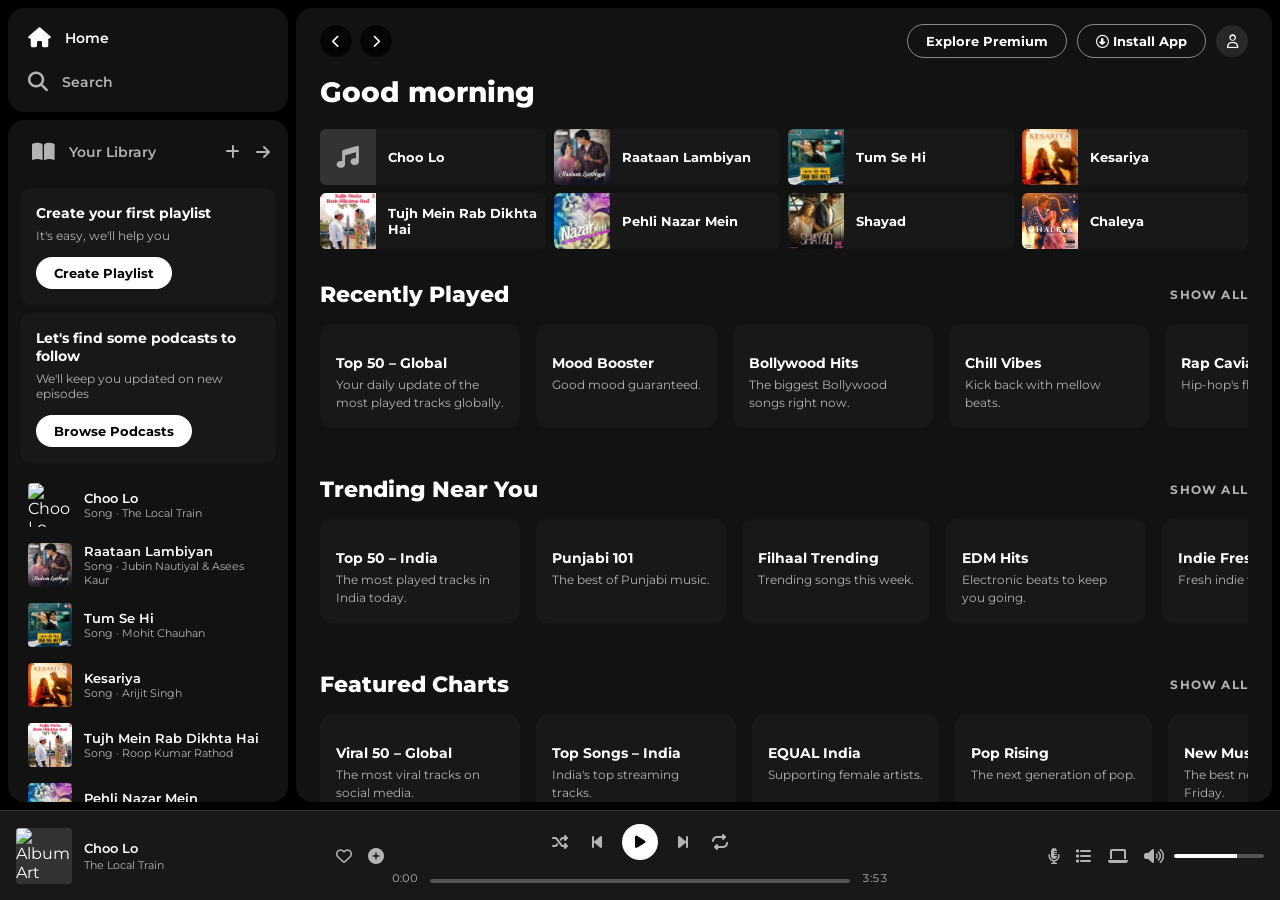
==== index.html @ 4c07b445 "." ====
<!DOCTYPE html>
<html lang="en">
<head>
  <meta charset="UTF-8" />
  <meta name="viewport" content="width=device-width, initial-scale=1.0" />
  <title>Spotify – Web Player</title>
  <link rel="stylesheet" href="style.css" />
  <link rel="preconnect" href="https://fonts.googleapis.com" />
  <link rel="preconnect" href="https://fonts.gstatic.com" crossorigin />
  <link href="https://fonts.googleapis.com/css2?family=Circular+Std:wght@400;500;700&family=Montserrat:wght@400;500;600;700;800&display=swap" rel="stylesheet" />
  <link rel="icon" type="image/png" href="./src/assets/images/logo.png">
  <!-- Font Awesome -->
  <link rel="stylesheet" href="https://cdnjs.cloudflare.com/ajax/libs/font-awesome/6.5.0/css/all.min.css" />
  <meta name="viewport" content="width=device-width, initial-scale=1.0, maximum-scale=1.0, user-scalable=no">
</head>
<body>

  <!-- ========== SIDEBAR ========== -->
  <aside class="sidebar" id="sidebar">
    <div class="sidebar-inner">

      <!-- Nav links -->
      <nav class="nav">
        <a href="#" class="nav-option active" data-section="home">
          <i class="fa-solid fa-house"></i>
          <span>Home</span>
        </a>
        <a href="#" class="nav-option" data-section="search">
          <i class="fa-solid fa-magnifying-glass"></i>
          <span>Search</span>
        </a>
      </nav>

      <!-- Library -->
      <div class="library">
        <div class="library-header">
          <div class="nav-option" style="opacity:1">
            <i class="fa-solid fa-book-open"></i>
            <span>Your Library</span>
          </div>
          <div class="library-actions">
            <button class="icon-btn" title="Create playlist"><i class="fa-solid fa-plus"></i></button>
            <button class="icon-btn" title="Expand"><i class="fa-solid fa-arrow-right"></i></button>
          </div>
        </div>

        <!-- Promo boxes -->
        <div class="promo-box">
          <p class="promo-title">Create your first playlist</p>
          <p class="promo-sub">It's easy, we'll help you</p>
          <button class="pill-btn">Create Playlist</button>
        </div>
        <div class="promo-box">
          <p class="promo-title">Let's find some podcasts to follow</p>
          <p class="promo-sub">We'll keep you updated on new episodes</p>
          <button class="pill-btn">Browse Podcasts</button>
        </div>

        <!-- Playlist items (populated by JS) -->
        <div class="playlist-list" id="playlist-list"></div>
      </div>
    </div>
  </aside>

  <!-- ========== MAIN CONTENT ========== -->
  <main class="main-content" id="main-content">

    <!-- Sticky top nav -->
    <div class="sticky-nav">
      <div class="sticky-nav-left">
        <button class="nav-arrow-btn" id="btn-back"><i class="fa-solid fa-chevron-left"></i></button>
        <button class="nav-arrow-btn" id="btn-fwd"><i class="fa-solid fa-chevron-right"></i></button>
      </div>
      <div class="sticky-nav-right">
        <button class="pill-btn outline hide" id="btn-premium">Explore Premium</button>
        <button class="pill-btn outline" id="btn-install"><i class="fa-regular fa-circle-down"></i> Install App</button>
        <button class="user-btn" id="btn-user"><i class="fa-regular fa-user"></i></button>
      </div>
    </div>

    <!-- Search bar (shown on search section) -->
    <div class="search-section" id="search-section" style="display:none">
      <div class="search-wrapper">
        <i class="fa-solid fa-magnifying-glass search-icon-inner"></i>
        <input type="text" id="search-input" class="search-input" placeholder="What do you want to listen to?" />
      </div>
      <div class="search-results" id="search-results"></div>
    </div>

    <!-- Home section -->
    <div class="home-section" id="home-section">

      <!-- Greeting -->
      <div class="greeting-row" id="greeting-row"></div>

      <!-- Quick picks row -->
      <div class="quick-picks" id="quick-picks"></div>

      <!-- Sections filled by API mock -->
      <div id="sections-container"></div>

      <!-- Footer -->
      <footer class="footer">
        <div class="footer-line"></div>
        <p class="footer-text">© 2025 Spotify AB</p>
      </footer>
    </div>
  </main>

  <!-- ========== MUSIC PLAYER ========== -->
  <div class="music-player" id="music-player">

    <!-- Album info -->
    <div class="album-section">
      <div class="album-art-wrap">
        <img src="" alt="Album Art" class="album-img" id="album-img" />
        <div class="album-art-placeholder" id="album-placeholder">
          <i class="fa-solid fa-music"></i>
        </div>
      </div>
      <div class="album-info">
        <p class="song-title" id="song-title">No song selected</p>
        <p class="artist-name" id="artist-name">—</p>
      </div>
      <div class="album-actions">
        <button class="icon-btn" id="btn-like" title="Save to Liked Songs"><i class="fa-regular fa-heart"></i></button>
        <button class="icon-btn hide" title="Add to queue"><i class="fa-solid fa-circle-plus"></i></button>
      </div>
    </div>

    <!-- Player controls -->
    <div class="player-section">
      <div class="player-controls">
        <button class="ctrl-btn" id="btn-shuffle" title="Shuffle"><i class="fa-solid fa-shuffle"></i></button>
        <button class="ctrl-btn" id="prev-btn" title="Previous"><i class="fa-solid fa-backward-step"></i></button>
        <button class="play-pause-btn" id="play-btn" title="Play/Pause">
          <i class="fa-solid fa-play" id="play-icon"></i>
        </button>
        <button class="ctrl-btn" id="next-btn" title="Next"><i class="fa-solid fa-forward-step"></i></button>
        <button class="ctrl-btn" id="btn-repeat" title="Repeat"><i class="fa-solid fa-repeat"></i></button>
      </div>
      <div class="playback-bar">
        <span class="time-label" id="curr-time">0:00</span>
        <div class="progress-wrap">
          <input type="range" id="progress-bar" class="progress-bar" min="0" max="100" step="0.1" value="0" />
        </div>
        <span class="time-label" id="tot-time">0:00</span>
      </div>
    </div>

    <!-- Volume & extras -->
    <div class="controls-section">
      <button class="ctrl-btn hide" title="Now Playing View"><i class="fa-solid fa-microphone-lines"></i></button>
      <button class="ctrl-btn hide" title="Queue"><i class="fa-solid fa-list"></i></button>
      <button class="ctrl-btn hide" title="Connect to device"><i class="fa-solid fa-laptop"></i></button>
      <div class="volume-group">
        <button class="ctrl-btn" id="btn-mute" title="Mute"><i class="fa-solid fa-volume-high" id="vol-icon"></i></button>
        <input type="range" id="volumeSlider" min="0" max="1" step="0.01" value="0.7" />
      </div>
    </div>
  </div>

  <!-- Hidden audio element -->
  <audio id="audio"></audio>

  <script type="module" src="script.js"></script>
</body>
</html>
---- style.css ----
/* ===== RESET & BASE ===== */
*, *::before, *::after { box-sizing: border-box; margin: 0; padding: 0; }

:root {
  --bg-black:     #000000;
  --bg-dark:      #121212;
  --bg-card:      #181818;
  --bg-card-hover:#282828;
  --bg-player:    #181818;
  --accent:       #1DB954;
  --accent-hover: #1ed760;
  --text-primary: #FFFFFF;
  --text-secondary: #b3b3b3;
  --text-muted:   #6a6a6a;
  --border:       rgba(255,255,255,0.1);
  --sidebar-w:    280px;
  --player-h:     90px;
  --radius-sm:    6px;
  --radius-md:    12px;
  --radius-lg:    16px;
  --transition:   0.2s ease;
}

html { scroll-behavior: smooth; }

body {
  font-family: 'Montserrat', sans-serif;
  background: var(--bg-black);
  color: var(--text-primary);
  overflow: hidden;
  height: 100vh;
}

/* ===== LAYOUT GRID ===== */
.layout {
  display: grid;
  grid-template-columns: var(--sidebar-w) 1fr;
  grid-template-rows: 1fr var(--player-h);
  height: 100vh;
  gap: 8px;
  padding: 8px 8px 0 8px;
}

/* ===== SCROLLBAR ===== */
::-webkit-scrollbar { width: 6px; }
::-webkit-scrollbar-track { background: transparent; }
::-webkit-scrollbar-thumb { background: rgba(255,255,255,0.2); border-radius: 3px; }
::-webkit-scrollbar-thumb:hover { background: rgba(255,255,255,0.4); }

/* ===== SIDEBAR ===== */
.sidebar {
  grid-column: 1;
  grid-row: 1;
  display: flex;
  flex-direction: column;
  gap: 8px;
  overflow: hidden;
}

.sidebar-inner {
  display: flex;
  flex-direction: column;
  height: 100%;
  overflow: hidden;
}

.logo-area {
  background: var(--bg-dark);
  border-radius: var(--radius-lg);
  padding: 20px 20px 12px;
}

/* ===== NAV ===== */
.nav {
  background: var(--bg-dark);
  border-radius: var(--radius-lg);
  padding: 10px 8px;
  display: flex;
  flex-direction: column;
  gap: 4px;
  margin-top: 0;
}

.nav-option {
  display: flex;
  align-items: center;
  gap: 14px;
  padding: 10px 12px;
  border-radius: var(--radius-sm);
  color: var(--text-secondary);
  text-decoration: none;
  font-size: 14px;
  font-weight: 600;
  transition: color var(--transition), background var(--transition);
  cursor: pointer;
  user-select: none;
}

.nav-option:hover { color: var(--text-primary); background: rgba(255,255,255,0.05); }
.nav-option.active { color: var(--text-primary); }
.nav-option i { font-size: 20px; flex-shrink: 0; }

/* ===== LIBRARY ===== */
.library {
  background: var(--bg-dark);
  border-radius: var(--radius-lg);
  padding: 12px 8px;
  flex: 1;
  overflow-y: auto;
  margin-top: 8px;
}

.library-header {
  display: flex;
  justify-content: space-between;
  align-items: center;
  padding: 0 4px 8px;
}

.library-actions {
  display: flex;
  gap: 4px;
}

/* ===== PROMO BOXES ===== */
.promo-box {
  background: var(--bg-card);
  border-radius: var(--radius-md);
  padding: 16px;
  margin: 8px 4px;
}

.promo-title { font-size: 14px; font-weight: 700; margin-bottom: 6px; }
.promo-sub   { font-size: 12px; color: var(--text-secondary); margin-bottom: 14px; }

/* ===== PLAYLIST LIST ===== */
.playlist-list { padding: 4px; }
.playlist-item {
  display: flex;
  align-items: center;
  gap: 12px;
  padding: 8px;
  border-radius: var(--radius-sm);
  cursor: pointer;
  transition: background var(--transition);
}
.playlist-item:hover { background: var(--bg-card-hover); }
.playlist-item img {
  width: 44px;
  height: 44px;
  border-radius: 4px;
  object-fit: cover;
  flex-shrink: 0;
}
.playlist-item-info { overflow: hidden; }
.playlist-item-name  { font-size: 13px; font-weight: 600; white-space: nowrap; overflow: hidden; text-overflow: ellipsis; }
.playlist-item-meta  { font-size: 11px; color: var(--text-secondary); }

/* ===== MAIN CONTENT ===== */
.main-content {
  grid-column: 2;
  grid-row: 1;
  background: var(--bg-dark);
  border-radius: var(--radius-lg);
  overflow-y: auto;
  padding: 0 24px 40px;
  position: relative;
}

/* ===== STICKY NAV ===== */
.sticky-nav {
  position: sticky;
  top: 0;
  background: var(--bg-dark);
  display: flex;
  justify-content: space-between;
  align-items: center;
  padding: 16px 0;
  z-index: 100;
  border-bottom: 1px solid transparent;
  transition: border-color 0.3s;
}

.sticky-nav.scrolled { border-bottom-color: var(--border); }

.sticky-nav-left { display: flex; gap: 8px; }
.sticky-nav-right { display: flex; align-items: center; gap: 10px; }

.nav-arrow-btn {
  width: 32px; height: 32px;
  border-radius: 50%;
  background: rgba(0,0,0,0.7);
  border: none;
  color: var(--text-primary);
  cursor: pointer;
  display: flex; align-items: center; justify-content: center;
  font-size: 13px;
  transition: background var(--transition);
}
.nav-arrow-btn:hover { background: rgba(255,255,255,0.15); }

.user-btn {
  width: 32px; height: 32px;
  border-radius: 50%;
  background: #282828;
  border: none;
  color: var(--text-primary);
  cursor: pointer;
  display: flex; align-items: center; justify-content: center;
  font-size: 13px;
  transition: background var(--transition);
}
.user-btn:hover { background: #3e3e3e; transform: scale(1.05); }

/* ===== GREETING ===== */
.greeting-row {
  margin-bottom: 20px;
}

.greeting-row h1 {
  font-size: 28px;
  font-weight: 800;
  margin-bottom: 0;
}

/* ===== QUICK PICKS ===== */
.quick-picks {
  display: grid;
  grid-template-columns: repeat(auto-fill, minmax(220px, 1fr));
  gap: 8px;
  margin-bottom: 32px;
}

.quick-pick-card {
  background: var(--bg-card);
  border-radius: var(--radius-sm);
  display: flex;
  align-items: center;
  gap: 12px;
  cursor: pointer;
  overflow: hidden;
  transition: background var(--transition);
  position: relative;
}
.quick-pick-card:hover { background: var(--bg-card-hover); }

.quick-pick-img {
  width: 56px; height: 56px;
  object-fit: cover;
  flex-shrink: 0;
  background: #333;
  display: flex; align-items: center; justify-content: center;
  font-size: 22px;
  color: var(--text-secondary);
}

.quick-pick-img img {
  width: 100%; height: 100%;
  object-fit: cover;
}

.quick-pick-name {
  font-size: 13px;
  font-weight: 700;
  flex: 1;
  padding-right: 8px;
}

.quick-pick-play {
  position: absolute;
  right: 12px;
  width: 40px; height: 40px;
  border-radius: 50%;
  background: var(--accent);
  border: none;
  color: #000;
  font-size: 14px;
  cursor: pointer;
  display: flex; align-items: center; justify-content: center;
  opacity: 0;
  transform: translateY(4px);
  transition: opacity 0.2s, transform 0.2s, background 0.2s;
  box-shadow: 0 8px 16px rgba(0,0,0,0.3);
}
.quick-pick-card:hover .quick-pick-play {
  opacity: 1; transform: translateY(0);
}
.quick-pick-play:hover { background: var(--accent-hover); transform: scale(1.06) !important; }

/* ===== SECTION HEADERS ===== */
.section-header {
  display: flex;
  justify-content: space-between;
  align-items: center;
  margin: 0 0 16px;
}
.section-header h2 { font-size: 22px; font-weight: 800; }
.section-header a  {
  font-size: 12px;
  font-weight: 700;
  color: var(--text-secondary);
  text-decoration: none;
  text-transform: uppercase;
  letter-spacing: 0.1em;
  transition: color var(--transition);
}
.section-header a:hover { color: var(--text-primary); text-decoration: underline; }

/* ===== CARDS ROW ===== */
.cards-row {
  display: flex;
  gap: 16px;
  overflow-x: auto;
  padding-bottom: 16px;
  margin-bottom: 32px;
  scroll-snap-type: x mandatory;
}
.cards-row::-webkit-scrollbar { height: 0; }

/* ===== CARD ===== */
.card {
  background: var(--bg-card);
  border-radius: var(--radius-md);
  padding: 16px;
  min-width: 160px;
  max-width: 200px;
  flex-shrink: 0;
  cursor: pointer;
  scroll-snap-align: start;
  transition: background var(--transition);
  position: relative;
}
.card:hover { background: var(--bg-card-hover); }

.card-img-wrap {
  position: relative;
  margin-bottom: 14px;
}

.card-img {
  width: 100%;
  aspect-ratio: 1;
  border-radius: var(--radius-sm);
  object-fit: cover;
  display: block;
  background: #333;
}

.card-play-btn {
  position: absolute;
  bottom: 8px; right: 8px;
  width: 44px; height: 44px;
  border-radius: 50%;
  background: var(--accent);
  border: none;
  color: #000;
  font-size: 16px;
  cursor: pointer;
  display: flex; align-items: center; justify-content: center;
  opacity: 0;
  transform: translateY(8px);
  transition: opacity 0.25s, transform 0.25s, background 0.2s;
  box-shadow: 0 8px 24px rgba(0,0,0,0.5);
}
.card:hover .card-play-btn { opacity: 1; transform: translateY(0); }
.card-play-btn:hover { background: var(--accent-hover); transform: scale(1.06) !important; }

.card-title {
  font-size: 14px;
  font-weight: 700;
  margin-bottom: 4px;
  /* One line limit */
  white-space: nowrap;
  overflow: hidden;
  text-overflow: ellipsis;
  display: block; 
}

.card-info {
  font-size: 12px;
  color: var(--text-secondary);
  /* Two line limit */
  overflow: hidden;
  display: -webkit-box;
  -webkit-line-clamp: 2;
  -webkit-box-orient: vertical;
  /* Fallback for very old browsers */
  max-height: 36px; 
  line-height: 18px; 
}

/* Artist card circular image */
.card.artist .card-img { border-radius: 50%; }

/* ===== SEARCH ===== */
.search-section { padding: 0; margin-bottom: 24px; }

.search-wrapper {
  position: relative;
  margin-bottom: 24px;
}

.search-icon-inner {
  position: absolute;
  left: 16px; top: 50%;
  transform: translateY(-50%);
  color: var(--text-muted);
  font-size: 16px;
  pointer-events: none;
}

.search-input {
  width: 100%;
  padding: 14px 16px 14px 46px;
  background: #2a2a2a;
  border: none;
  border-radius: 30px;
  color: var(--text-primary);
  font-family: 'Montserrat', sans-serif;
  font-size: 14px;
  font-weight: 600;
  outline: none;
  transition: background var(--transition);
}
.search-input:focus { background: #333; }
.search-input::placeholder { color: var(--text-muted); }

.search-results { display: flex; flex-direction: column; gap: 6px; }

.search-result-item {
  display: flex;
  align-items: center;
  gap: 14px;
  padding: 8px 12px;
  border-radius: var(--radius-sm);
  cursor: pointer;
  transition: background var(--transition);
}
.search-result-item:hover { background: var(--bg-card-hover); }

.search-result-item img {
  width: 44px; height: 44px;
  border-radius: 4px;
  object-fit: cover;
  background: #333;
}
.search-result-info .result-name   { font-size: 14px; font-weight: 600; }
.search-result-info .result-artist { font-size: 12px; color: var(--text-secondary); }

/* ===== FOOTER ===== */
.footer {
  padding: 24px 0 60px;
  display: flex;
  flex-direction: column;
  align-items: center;
  gap: 12px;
}
.footer-line {
  width: 100%;
  height: 1px;
  background: var(--border);
}
.footer-text { font-size: 11px; color: var(--text-muted); }

/* ===== MUSIC PLAYER ===== */
.music-player {
  grid-column: 1 / -1;
  grid-row: 2;
  background: var(--bg-player);
  border-top: 1px solid var(--border);
  display: flex;
  align-items: center;
  justify-content: space-between;
  padding: 0 16px;
  height: var(--player-h);
  position: relative;
  z-index: 200;
}

/* Album section */
.album-section {
  display: flex;
  align-items: center;
  gap: 12px;
  width: 30%;
  min-width: 180px;
}

.album-art-wrap {
  position: relative;
  width: 56px; height: 56px;
  border-radius: 4px;
  overflow: hidden;
  flex-shrink: 0;
  background: #333;
}

.album-img {
  width: 100%; height: 100%;
  object-fit: cover;
  display: none;
}

.album-art-placeholder {
  width: 100%; height: 100%;
  display: flex; align-items: center; justify-content: center;
  background: #282828;
  color: var(--text-muted);
  font-size: 20px;
}

.album-info { flex: 1; overflow: hidden; }
.song-title  { font-size: 13px; font-weight: 600; white-space: nowrap; overflow: hidden; text-overflow: ellipsis; }
.artist-name { font-size: 11px; color: var(--text-secondary); margin-top: 2px; }
.album-actions { display: flex; gap: 4px; flex-shrink: 0; }

/* Player section */
.player-section {
  display: flex;
  flex-direction: column;
  align-items: center;
  gap: 8px;
  width: 40%;
}

.player-controls {
  display: flex;
  align-items: center;
  gap: 16px;
}

.ctrl-btn {
  background: none;
  border: none;
  color: var(--text-secondary);
  cursor: pointer;
  font-size: 16px;
  padding: 4px;
  transition: color var(--transition), transform var(--transition);
  display: flex; align-items: center; justify-content: center;
}
.ctrl-btn:hover { color: var(--text-primary); transform: scale(1.1); }
.ctrl-btn.active { color: var(--accent); }

.play-pause-btn {
  width: 36px; height: 36px;
  border-radius: 50%;
  background: var(--text-primary);
  border: none;
  color: #000;
  font-size: 14px;
  cursor: pointer;
  display: flex; align-items: center; justify-content: center;
  transition: transform 0.15s, background 0.15s;
  flex-shrink: 0;
}
.play-pause-btn:hover { transform: scale(1.07); background: #e0e0e0; }

/* Playback bar */
.playback-bar {
  display: flex;
  align-items: center;
  gap: 10px;
  width: 100%;
}

.time-label {
  font-size: 11px;
  color: var(--text-secondary);
  flex-shrink: 0;
  min-width: 30px;
  text-align: center;
  font-variant-numeric: tabular-nums;
}

.progress-wrap { flex: 1; position: relative; }

/* ===== RANGE INPUTS ===== */
input[type=range] {
  -webkit-appearance: none;
  appearance: none;
  width: 100%;
  height: 4px;
  background: #535353;
  border-radius: 2px;
  cursor: pointer;
  outline: none;
  transition: background 0.2s;
}

input[type=range]::-webkit-slider-thumb {
  -webkit-appearance: none;
  width: 12px; height: 12px;
  border-radius: 50%;
  background: #fff;
  opacity: 0;
  transition: opacity 0.2s, transform 0.2s;
}

.playback-bar:hover input[type=range]::-webkit-slider-thumb,
.volume-group:hover #volumeSlider::-webkit-slider-thumb {
  opacity: 1;
}

input[type=range]::-webkit-slider-thumb:hover { transform: scale(1.3); }

input[type=range]::-moz-range-thumb {
  width: 12px; height: 12px;
  border-radius: 50%;
  background: #fff;
  border: none;
  cursor: pointer;
}

/* Progress filled via JS custom property */
#progress-bar {
  background: linear-gradient(to right, #fff var(--val, 0%), #535353 var(--val, 0%));
}
#progress-bar:hover {
  background: linear-gradient(to right, var(--accent) var(--val, 0%), #535353 var(--val, 0%));
}
#progress-bar:hover::-webkit-slider-thumb { opacity: 1; }

#volumeSlider {
  width: 90px;
  background: linear-gradient(to right, #fff var(--val, 70%), #535353 var(--val, 70%));
}
#volumeSlider:hover {
  background: linear-gradient(to right, var(--accent) var(--val, 70%), #535353 var(--val, 70%));
}

/* Controls section */
.controls-section {
  display: flex;
  align-items: center;
  justify-content: flex-end;
  gap: 8px;
  width: 30%;
}

.volume-group {
  display: flex;
  align-items: center;
  gap: 6px;
}

/* ===== BUTTONS ===== */
.pill-btn {
  background: #fff;
  color: #000;
  border: none;
  border-radius: 100px;
  padding: 8px 18px;
  font-family: 'Montserrat', sans-serif;
  font-size: 13px;
  font-weight: 700;
  cursor: pointer;
  transition: transform 0.15s, background 0.15s;
  white-space: nowrap;
}
.pill-btn:hover { transform: scale(1.04); background: #e8e8e8; }

.pill-btn.outline {
  background: transparent;
  color: #fff;
  border: 1px solid rgba(255,255,255,0.5);
}
.pill-btn.outline:hover { border-color: #fff; background: transparent; transform: scale(1.04); }

.icon-btn {
  background: none;
  border: none;
  color: var(--text-secondary);
  cursor: pointer;
  font-size: 16px;
  padding: 6px;
  border-radius: 50%;
  display: flex; align-items: center; justify-content: center;
  transition: color var(--transition), background var(--transition);
}
.icon-btn:hover { color: var(--text-primary); background: rgba(255,255,255,0.07); }
.icon-btn.liked { color: var(--accent); }

/* ===== LOADING SKELETON ===== */
.skeleton {
  background: linear-gradient(90deg, #282828 25%, #333 50%, #282828 75%);
  background-size: 400% 100%;
  animation: shimmer 1.4s infinite;
  border-radius: var(--radius-sm);
}

@keyframes shimmer {
  0%   { background-position: 100% 50%; }
  100% { background-position: 0%   50%; }
}

/* ===== TOAST ===== */
.toast {
  position: fixed;
  bottom: 100px;
  left: 50%;
  transform: translateX(-50%) translateY(20px);
  background: #282828;
  color: #fff;
  padding: 12px 20px;
  border-radius: 4px;
  font-size: 13px;
  font-weight: 600;
  opacity: 0;
  pointer-events: none;
  transition: opacity 0.3s, transform 0.3s;
  z-index: 9999;
  white-space: nowrap;
}
.toast.show { opacity: 1; transform: translateX(-50%) translateY(0); }

/* ===== UTILITY ===== */
.hide { display: none !important; }

@media (min-width: 1000px) { .hide { display: flex !important; } }
@media (max-width: 900px) {
  :root { --sidebar-w: 72px; }
  .sidebar .logo-area { padding: 12px; }
  .spotify-logo { height: 28px; }
  .nav-option span, .library-header span, .promo-box, .playlist-list { display: none; }
  .nav-option { justify-content: center; }
  .library { overflow: hidden; }
}
@media (max-width: 640px) {
  .sidebar { display: none; }
  .layout { grid-template-columns: 1fr; }
  .album-section { width: 40%; }
  .controls-section { display: none; }
}

/* ===== ANIMATIONS ===== */
@keyframes fadeInUp {
  from { opacity: 0; transform: translateY(16px); }
  to   { opacity: 1; transform: translateY(0); }
}

.card, .quick-pick-card {
  animation: fadeInUp 0.3s ease both;
}

/* Make the body use grid layout */
body {
  display: grid;
  grid-template-columns: var(--sidebar-w) 1fr;
  grid-template-rows: 1fr var(--player-h);
  height: 100vh;
  gap: 8px;
  padding: 8px 8px 0 8px;
  overflow: hidden;
}

.sidebar { grid-column: 1; grid-row: 1; }
.main-content { grid-column: 2; grid-row: 1; }
.music-player {
  grid-column: 1 / -1;
  grid-row: 2;
  margin: 0 -8px;
  width: calc(100% + 16px);
}
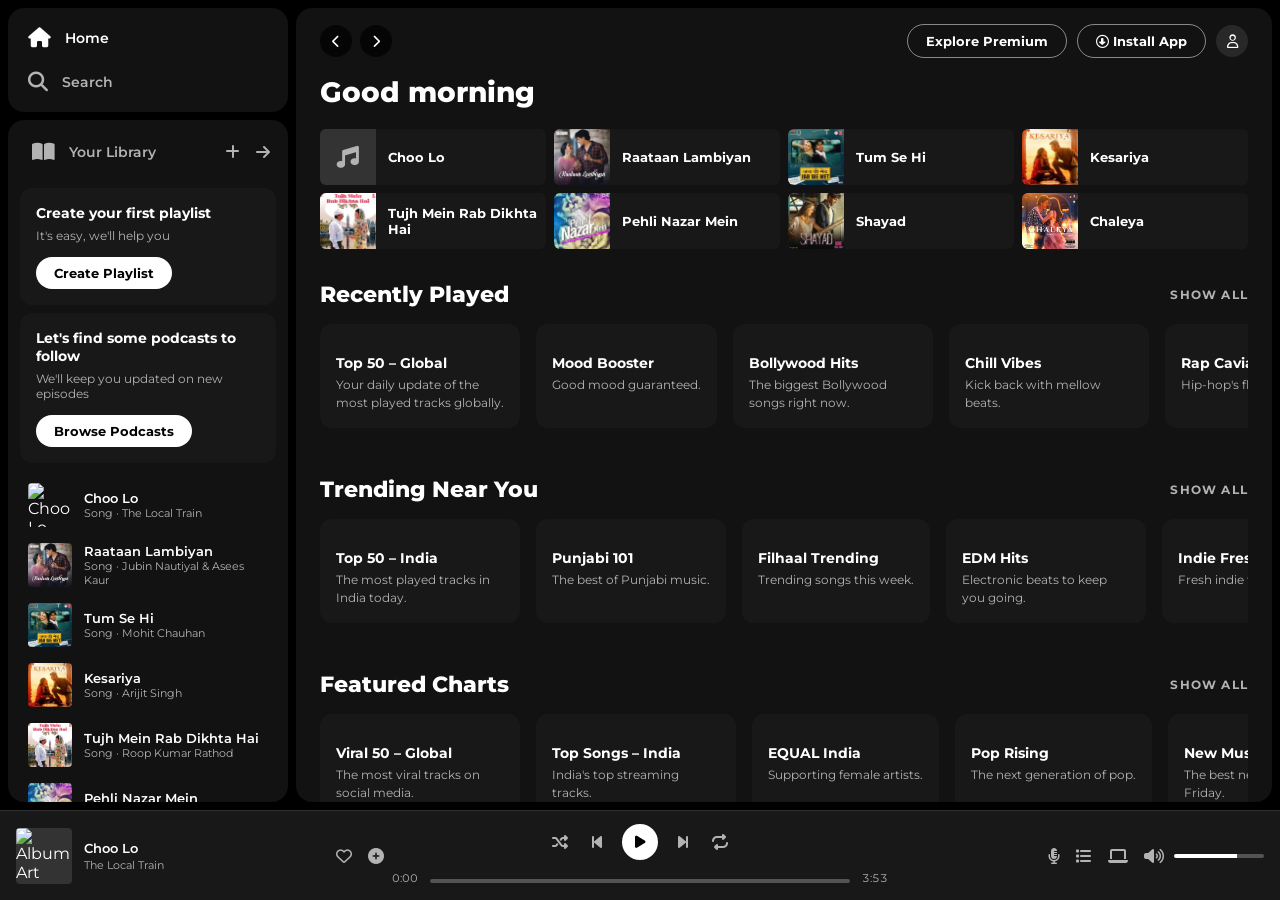
==== commit e8b73bbe: "." ====
--- a/index.html
+++ b/index.html
@@ -11,6 +11,7 @@
   <link rel="icon" type="image/png" href="./src/assets/images/logo.png">
   <!-- Font Awesome -->
   <link rel="stylesheet" href="https://cdnjs.cloudflare.com/ajax/libs/font-awesome/6.5.0/css/all.min.css" />
+  <link rel="stylesheet" href="https://cdnjs.cloudflare.com/ajax/libs/font-awesome/6.5.0/css/all.min.css" integrity="sha512-..." crossorigin="anonymous" referrerpolicy="no-referrer" />
   <meta name="viewport" content="width=device-width, initial-scale=1.0, maximum-scale=1.0, user-scalable=no">
 </head>
 <body>
